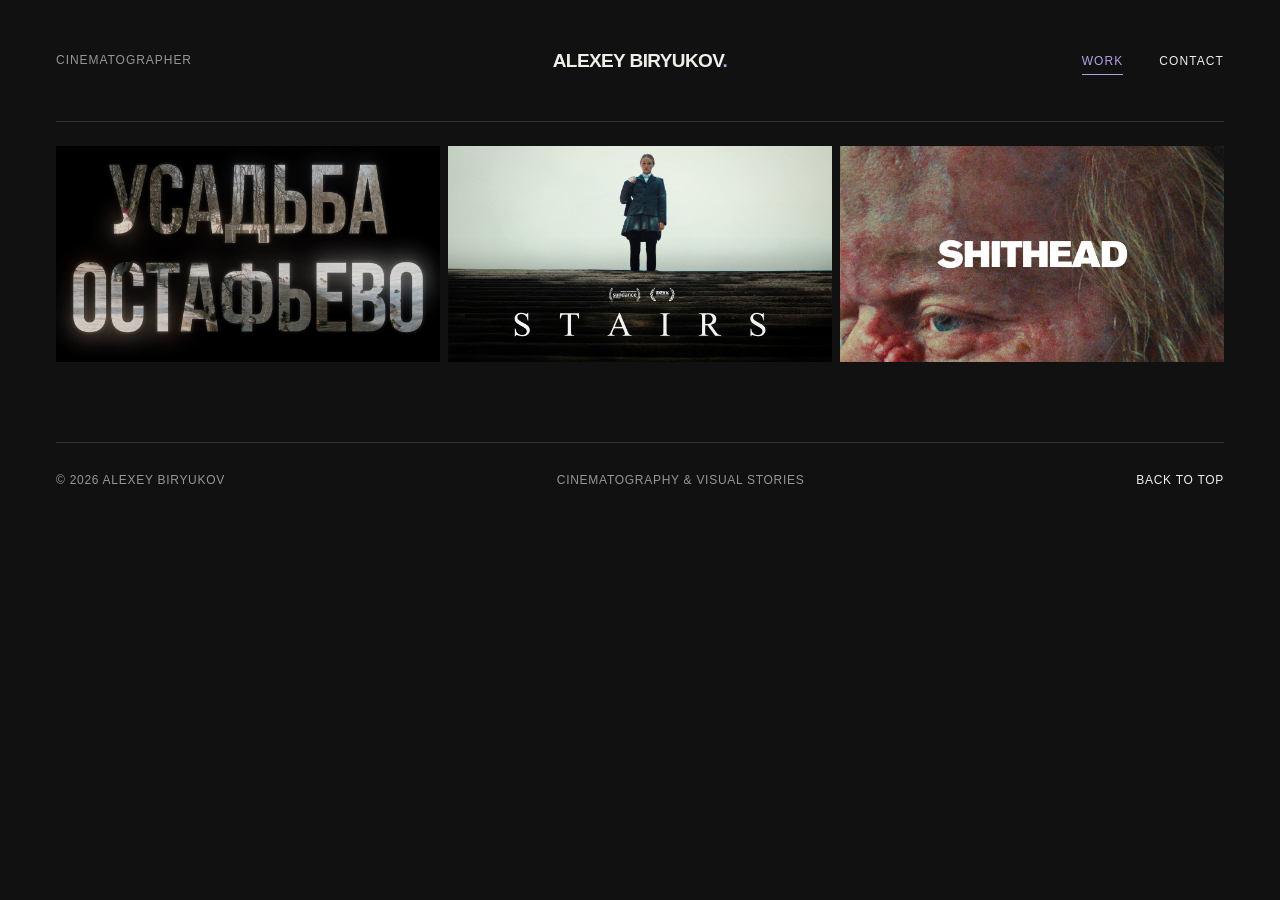
==== portfolio/index.html @ c77409ea "Publish Alexey Biryukov portfolio with Vimeo work and contact page" ====
<!doctype html>
<html lang="en">
<head>
  <meta charset="utf-8">
  <meta name="viewport" content="width=device-width, initial-scale=1">
  <meta name="theme-color" content="#101110">
  <meta name="description" content="Alexey Biryukov — cinematographer. Selected films and visual stories.">
  <title>Alexey Biryukov — Cinematographer</title>
  <link rel="icon" href="assets/favicon.svg" type="image/svg+xml">
  <link rel="stylesheet" href="styles.css?v=20261005-2">
  <script src="script.js" defer></script>
</head>
<body>
  <a class="skip-link" href="#work">Skip to work</a>
  <header class="site-header wrap">
    <span class="header-role">CINEMATOGRAPHER</span>
    <a class="wordmark" href="#top" aria-label="Alexey Biryukov — home">ALEXEY BIRYUKOV<span class="wordmark-dot">.</span></a>
    <nav aria-label="Main navigation">
      <a href="#work" aria-current="location">WORK</a>
      <a href="contact.html">CONTACT</a>
    </nav>
  </header>
  <main id="top">
    <section class="work wrap" id="work" aria-labelledby="work-title">
      <h1 class="visually-hidden" id="work-title">Alexey Biryukov — Work</h1>
      <div class="project-grid">
        <article class="project">
          <a class="project-preview" href="https://vimeo.com/1065991884" data-film="1065991884" data-title="Ostafievo Estate" data-year="2025" data-duration="01:58" aria-label="Play Ostafievo Estate">
            <img src="assets/ostafievo-estate.jpg" alt="Ostafievo Estate — film thumbnail" width="1280" height="720">
            <span class="play-control" aria-hidden="true"><svg viewBox="0 0 24 24"><path d="m9 5 11 7-11 7Z" fill="currentColor"/></svg></span>
            <span class="preview-bottom"><span>Ostafievo Estate</span><span>01:58</span></span>
          </a>
        </article>
        <article class="project">
          <a class="project-preview" href="https://vimeo.com/1225708698" data-film="1225708698" data-title="STAIRS" data-year="2026" data-duration="13:49" aria-label="Play STAIRS">
            <img src="assets/stairs.jpg" alt="STAIRS — film thumbnail" width="1280" height="720">
            <span class="play-control" aria-hidden="true"><svg viewBox="0 0 24 24"><path d="m9 5 11 7-11 7Z" fill="currentColor"/></svg></span>
            <span class="preview-bottom"><span>STAIRS</span><span>13:49</span></span>
          </a>
        </article>
        <article class="project">
          <a class="project-preview" href="https://vimeo.com/1078056978" data-film="1078056978" data-title="SHITHEAD" data-year="2025" data-duration="08:17" aria-label="Play SHITHEAD">
            <img src="assets/shithead.jpg" alt="SHITHEAD — film thumbnail" width="1280" height="720">
            <span class="play-control" aria-hidden="true"><svg viewBox="0 0 24 24"><path d="m9 5 11 7-11 7Z" fill="currentColor"/></svg></span>
            <span class="preview-bottom"><span>SHITHEAD</span><span>08:17</span></span>
          </a>
        </article>
      </div>
    </section>
  </main>
  <footer class="site-footer wrap"><span>© <span id="year">2026</span> ALEXEY BIRYUKOV</span><span>CINEMATOGRAPHY & VISUAL STORIES</span><a href="#top">BACK TO TOP</a></footer>
  <dialog class="film-dialog" aria-labelledby="film-title">
    <div class="dialog-header"><h2 id="film-title">Ostafievo Estate</h2><button class="close-film" type="button" aria-label="Close film">CLOSE <span aria-hidden="true">×</span></button></div>
    <div class="player-shell"><p class="player-loading" role="status">Loading film…</p><div id="player-mount"></div></div>
    <div class="dialog-footer"><span>2025 · 01:58</span><a href="https://vimeo.com/1065991884" target="_blank" rel="noopener noreferrer">Watch on Vimeo</a></div>
  </dialog>
</body>
</html>
---- portfolio/styles.css ----
:root{color-scheme:dark;--bg:#101110;--text:#efefea;--muted:#969892;--line:#31332f;--accent:#b4a0e5;font-family:Arial,Helvetica,sans-serif;font-synthesis:none;scroll-behavior:smooth;scroll-padding-top:28px}
*{box-sizing:border-box}body{margin:0;background:var(--bg);color:var(--text);-webkit-font-smoothing:antialiased}body.player-open{overflow:hidden}a{color:inherit;text-decoration:none}button{font:inherit;color:inherit}a,button{-webkit-tap-highlight-color:transparent}a:focus-visible,button:focus-visible{outline:2px solid var(--accent);outline-offset:7px}::selection{background:var(--accent);color:var(--bg)}.wrap{width:calc(100% - 112px);max-width:1664px;margin-inline:auto}.muted{color:var(--muted)}.skip-link{position:fixed;top:12px;left:12px;transform:translateY(-180%);z-index:100;background:var(--text);color:var(--bg);padding:14px}.skip-link:focus{transform:translateY(0)}
.site-header{height:122px;display:grid;grid-template-columns:1fr auto 1fr;align-items:center;border-bottom:1px solid var(--line)}.wordmark{white-space:nowrap;font-size:19px;font-weight:700;letter-spacing:-.6px;line-height:1.05}.wordmark-dot{color:var(--accent)}.header-role{font-size:12px;line-height:1.6;letter-spacing:.08em;color:var(--muted);margin-left:0}nav{display:flex;gap:36px;justify-self:end}nav a,.text-link{font-size:12px;letter-spacing:.09em;position:relative;padding-block:12px}nav a::after,.text-link::after{content:"";position:absolute;left:0;bottom:5px;width:100%;height:1px;background:var(--accent);transform:scaleX(0);transform-origin:left;transition:transform .3s}nav a:hover::after,nav a[aria-current]::after,.text-link:hover::after{transform:scaleX(1)}
nav a{transition:color .3s}nav a:hover,nav a[aria-current]{color:var(--accent)}.site-footer a:hover,.dialog-footer a:hover,.close-film:hover{color:var(--accent)}
.visually-hidden{position:absolute;width:1px;height:1px;padding:0;margin:-1px;overflow:hidden;clip:rect(0,0,0,0);white-space:nowrap;border:0}
.work{padding-top:24px;padding-bottom:80px;border-bottom:1px solid var(--line)}.project-grid{display:grid;grid-template-columns:repeat(3,minmax(0,1fr));gap:8px}.project{min-width:0}.project-preview{display:block;position:relative;aspect-ratio:16/9;overflow:hidden;background:#070807;isolation:isolate}.project-preview img{display:block;width:100%;height:100%;object-fit:cover;transition:transform .8s cubic-bezier(.22,1,.36,1),filter .6s}.project-preview::after{content:"";position:absolute;inset:0;background:linear-gradient(transparent 45%,rgba(0,0,0,.8));opacity:0;transition:opacity .35s;pointer-events:none}.preview-bottom{position:absolute;left:18px;right:18px;bottom:16px;display:flex;justify-content:space-between;gap:12px;z-index:1;font-size:12px;letter-spacing:.06em;opacity:0;transform:translateY(5px);transition:opacity .35s,transform .35s}.preview-bottom>span:last-child{color:#ddd;white-space:nowrap}.play-control{position:absolute;left:50%;top:50%;transform:translate(-50%,-50%);display:grid;place-items:center;width:48px;height:48px;border:1px solid var(--accent);color:var(--accent);border-radius:50%;background:rgba(35,24,53,.5);backdrop-filter:blur(8px);z-index:2;opacity:0;transition:opacity .35s}.play-control svg{width:22px;height:22px}.project-preview:hover img,.project-preview:focus-visible img{transform:scale(1.035);filter:brightness(.8)}.project-preview:hover::after,.project-preview:focus-visible::after,.project-preview:hover .play-control,.project-preview:focus-visible .play-control{opacity:1}.project-preview:hover .preview-bottom,.project-preview:focus-visible .preview-bottom{opacity:1;transform:translateY(0)}.site-footer{padding-block:30px 38px;display:flex;justify-content:space-between;gap:24px;color:var(--muted);font-size:12px;letter-spacing:.06em}.site-footer a{color:var(--text)}
.film-dialog{width:min(1200px,calc(100% - 48px));max-width:none;max-height:calc(100dvh - 40px);padding:24px;border:1px solid var(--line);background:#101110;color:var(--text);overflow:auto}.film-dialog::backdrop{background:rgba(0,0,0,.9);backdrop-filter:blur(10px)}.dialog-header,.dialog-footer{display:flex;align-items:center;justify-content:space-between;gap:24px}.dialog-header{margin-bottom:22px}.dialog-header h2{font-size:20px;font-weight:400;margin:0}.close-film{background:none;border:0;cursor:pointer;font-size:12px;letter-spacing:.1em;display:flex;align-items:center;gap:20px;min-height:44px}.close-film span{font-size:30px;font-weight:300}.player-shell{position:relative;aspect-ratio:16/9;background:#000}.player-loading{position:absolute;inset:0;display:grid;place-items:center;margin:0;color:var(--muted);font-size:14px}.player-loading[hidden]{display:none}#player-mount,#player-mount iframe{position:absolute;inset:0;width:100%;height:100%;border:0}.dialog-footer{padding-top:21px;font-size:13px;color:var(--muted)}.dialog-footer a{color:var(--text);text-decoration:underline;text-underline-offset:5px}
@media(max-width:1000px){.wrap{width:calc(100% - 64px)}.header-role{margin-left:0}nav{gap:24px}.site-footer>span:nth-child(2){display:none}}
@media(max-width:760px){.site-header{grid-template-columns:1fr auto}.project-grid{grid-template-columns:repeat(2,minmax(0,1fr))}.header-role{display:none}}
@media(max-width:600px){.wrap{width:calc(100% - 36px)}.site-header{height:99px}.wordmark{font-size:16px}nav{gap:19px}nav a{font-size:12px;letter-spacing:.04em;padding-block:15px}.work{padding-top:18px;padding-bottom:44px}.project-grid{grid-template-columns:1fr;gap:12px}.site-footer{font-size:12px;gap:12px;padding-block:25px}.film-dialog{width:calc(100% - 20px);padding:14px;max-height:calc(100dvh - 20px)}.dialog-header{margin-bottom:12px;gap:10px}.dialog-header h2{font-size:17px}.close-film{gap:10px;font-size:12px}}
@media(hover:none){.preview-bottom,.play-control,.project-preview::after{opacity:1}.preview-bottom{transform:none}}
.contact-page{min-height:100svh;display:flex;flex-direction:column}.contact-page .site-header{flex-shrink:0}.contact-main{flex:1;display:grid;grid-template-columns:1fr 2fr;align-content:start;gap:48px;padding-block:100px 120px;border-bottom:1px solid var(--line)}.contact-main h1{font-size:14px;font-weight:400;letter-spacing:.12em;text-transform:uppercase;margin:0;padding-top:22px;color:var(--muted)}.contact-list{font-style:normal;max-width:900px}.contact-list a{display:grid;grid-template-columns:140px minmax(0,1fr);align-items:center;gap:24px;padding:12px 0 16px;margin-bottom:8px;border-bottom:1px solid var(--line);transition:color .3s,border-color .3s}.contact-list a:last-child{margin-bottom:0}.contact-list a:hover{color:var(--accent);border-color:var(--accent)}.contact-icon{color:var(--accent);width:16px;height:16px;flex-shrink:0}.contact-label{display:flex;align-items:center;gap:12px;font-size:12px;letter-spacing:.09em;color:var(--muted)}.contact-value{font-size:14px;letter-spacing:0;overflow-wrap:anywhere;line-height:1.3}
@media(max-width:1000px){.contact-main{grid-template-columns:1fr 3fr;gap:32px}.contact-list a{grid-template-columns:1fr;gap:12px}}
@media(max-width:600px){.contact-main{display:block;padding-block:48px 64px}.contact-main h1{padding-top:0;margin-bottom:28px}.contact-list a{padding-block:12px 16px}.contact-value{font-size:14px}}
@media(max-width:380px){.wordmark{font-size:14px}nav{gap:12px}}
@media(prefers-reduced-motion:reduce){:root{scroll-behavior:auto}*,*::before,*::after{transition:none!important;animation:none!important}}
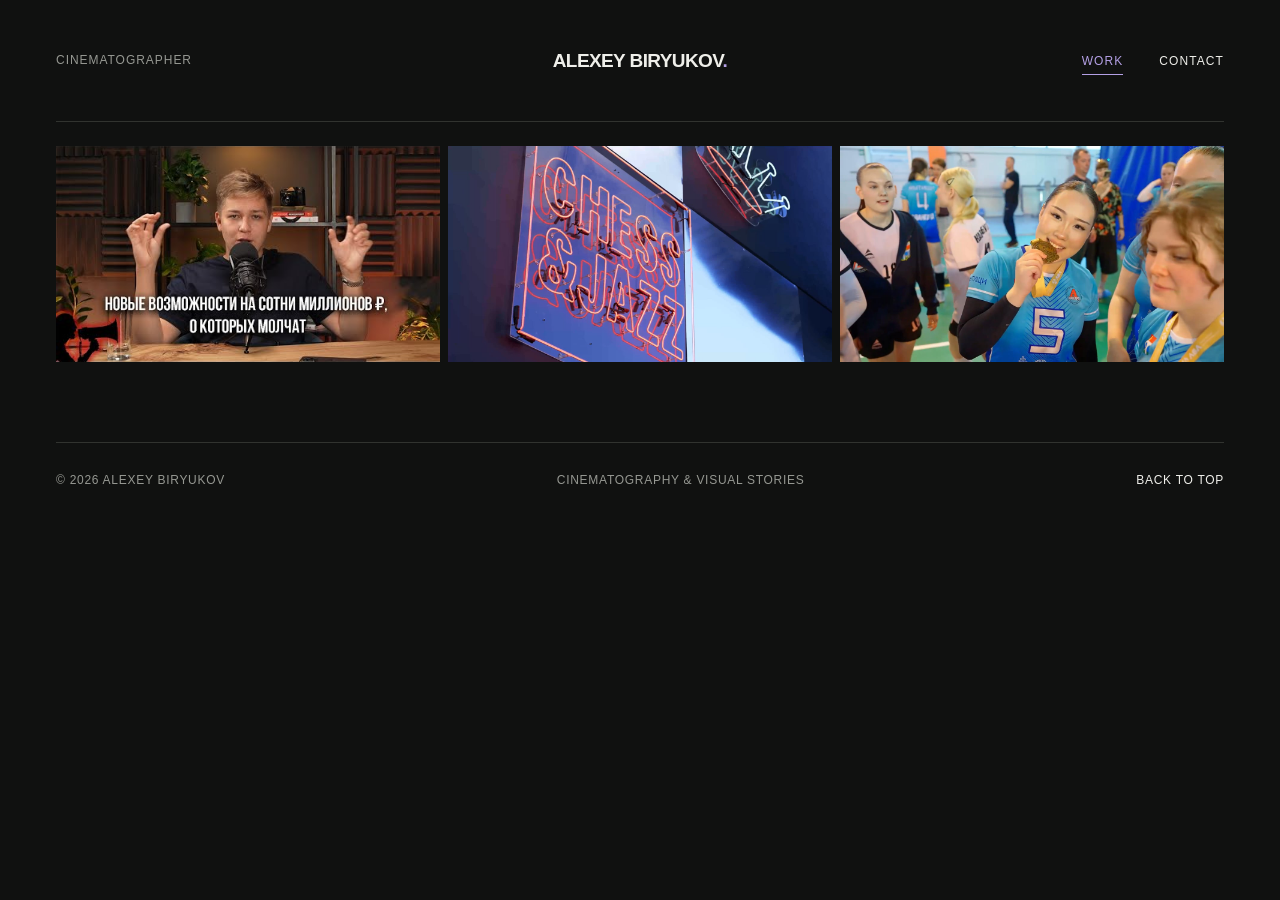
==== commit facdb0a0: "Replace portfolio films and support YouTube playback" ====
--- a/portfolio/index.html
+++ b/portfolio/index.html
@@ -7,8 +7,8 @@
   <meta name="description" content="Alexey Biryukov — cinematographer. Selected films and visual stories.">
   <title>Alexey Biryukov — Cinematographer</title>
   <link rel="icon" href="assets/favicon.svg" type="image/svg+xml">
-  <link rel="stylesheet" href="styles.css?v=20261005-2">
-  <script src="script.js" defer></script>
+  <link rel="stylesheet" href="styles.css?v=20261006-1">
+  <script src="script.js?v=20261006-1" defer></script>
 </head>
 <body>
   <a class="skip-link" href="#work">Skip to work</a>
@@ -25,24 +25,24 @@
       <h1 class="visually-hidden" id="work-title">Alexey Biryukov — Work</h1>
       <div class="project-grid">
         <article class="project">
-          <a class="project-preview" href="https://vimeo.com/1065991884" data-film="1065991884" data-title="Ostafievo Estate" data-year="2025" data-duration="01:58" aria-label="Play Ostafievo Estate">
-            <img src="assets/ostafievo-estate.jpg" alt="Ostafievo Estate — film thumbnail" width="1280" height="720">
+          <a class="project-preview" href="https://www.youtube.com/watch?v=fUOPJE0zx6M" data-provider="youtube" data-film="fUOPJE0zx6M" data-title="Новое направление бизнеса на СНГ рынке"  aria-label="Play Новое направление бизнеса на СНГ рынке">
+            <img src="assets/ecomartem-business.jpg" alt="Новое направление бизнеса на СНГ рынке — film thumbnail" width="1280" height="720">
             <span class="play-control" aria-hidden="true"><svg viewBox="0 0 24 24"><path d="m9 5 11 7-11 7Z" fill="currentColor"/></svg></span>
-            <span class="preview-bottom"><span>Ostafievo Estate</span><span>01:58</span></span>
+            <span class="preview-bottom"><span>Новое направление бизнеса на СНГ рынке</span><span>YouTube</span></span>
           </a>
         </article>
         <article class="project">
-          <a class="project-preview" href="https://vimeo.com/1225708698" data-film="1225708698" data-title="STAIRS" data-year="2026" data-duration="13:49" aria-label="Play STAIRS">
-            <img src="assets/stairs.jpg" alt="STAIRS — film thumbnail" width="1280" height="720">
+          <a class="project-preview" href="https://vimeo.com/1233458488" data-provider="vimeo" data-film="1233458488" data-title="Chess and Jazz Moscow" data-year="2026" data-duration="02:17" aria-label="Play Chess and Jazz Moscow">
+            <img src="assets/chess-and-jazz.jpg" alt="Chess and Jazz Moscow — film thumbnail" width="1280" height="720">
             <span class="play-control" aria-hidden="true"><svg viewBox="0 0 24 24"><path d="m9 5 11 7-11 7Z" fill="currentColor"/></svg></span>
-            <span class="preview-bottom"><span>STAIRS</span><span>13:49</span></span>
+            <span class="preview-bottom"><span>Chess and Jazz Moscow</span><span>02:17</span></span>
           </a>
         </article>
         <article class="project">
-          <a class="project-preview" href="https://vimeo.com/1078056978" data-film="1078056978" data-title="SHITHEAD" data-year="2025" data-duration="08:17" aria-label="Play SHITHEAD">
-            <img src="assets/shithead.jpg" alt="SHITHEAD — film thumbnail" width="1280" height="720">
+          <a class="project-preview" href="https://vimeo.com/1233450452" data-provider="vimeo" data-film="1233450452" data-title="Volleyball DLVL" data-year="2026" data-duration="04:27" aria-label="Play Volleyball DLVL">
+            <img src="assets/volleyball-dlvl.jpg" alt="Volleyball DLVL — film thumbnail" width="1280" height="720">
             <span class="play-control" aria-hidden="true"><svg viewBox="0 0 24 24"><path d="m9 5 11 7-11 7Z" fill="currentColor"/></svg></span>
-            <span class="preview-bottom"><span>SHITHEAD</span><span>08:17</span></span>
+            <span class="preview-bottom"><span>Volleyball DLVL</span><span>04:27</span></span>
           </a>
         </article>
       </div>
@@ -50,9 +50,9 @@
   </main>
   <footer class="site-footer wrap"><span>© <span id="year">2026</span> ALEXEY BIRYUKOV</span><span>CINEMATOGRAPHY & VISUAL STORIES</span><a href="#top">BACK TO TOP</a></footer>
   <dialog class="film-dialog" aria-labelledby="film-title">
-    <div class="dialog-header"><h2 id="film-title">Ostafievo Estate</h2><button class="close-film" type="button" aria-label="Close film">CLOSE <span aria-hidden="true">×</span></button></div>
+    <div class="dialog-header"><h2 id="film-title">Новое направление бизнеса на СНГ рынке</h2><button class="close-film" type="button" aria-label="Close film">CLOSE <span aria-hidden="true">×</span></button></div>
     <div class="player-shell"><p class="player-loading" role="status">Loading film…</p><div id="player-mount"></div></div>
-    <div class="dialog-footer"><span>2025 · 01:58</span><a href="https://vimeo.com/1065991884" target="_blank" rel="noopener noreferrer">Watch on Vimeo</a></div>
+    <div class="dialog-footer"><span>YouTube</span><a href="https://www.youtube.com/watch?v=fUOPJE0zx6M" target="_blank" rel="noopener noreferrer">Watch on YouTube</a></div>
   </dialog>
 </body>
 </html>
--- a/portfolio/styles.css
+++ b/portfolio/styles.css
@@ -14,3 +14,5 @@
 @media(max-width:600px){.contact-main{display:block;padding-block:48px 64px}.contact-main h1{padding-top:0;margin-bottom:28px}.contact-list a{padding-block:12px 16px}.contact-value{font-size:14px}}
 @media(max-width:380px){.wordmark{font-size:14px}nav{gap:12px}}
 @media(prefers-reduced-motion:reduce){:root{scroll-behavior:auto}*,*::before,*::after{transition:none!important;animation:none!important}}
+
+.preview-bottom>span:first-child{min-width:0;display:-webkit-box;-webkit-line-clamp:2;-webkit-box-orient:vertical;overflow:hidden;line-height:1.4}.preview-bottom>span:last-child{flex-shrink:0}.dialog-header h2{min-width:0;overflow-wrap:anywhere}.close-film{flex-shrink:0}
